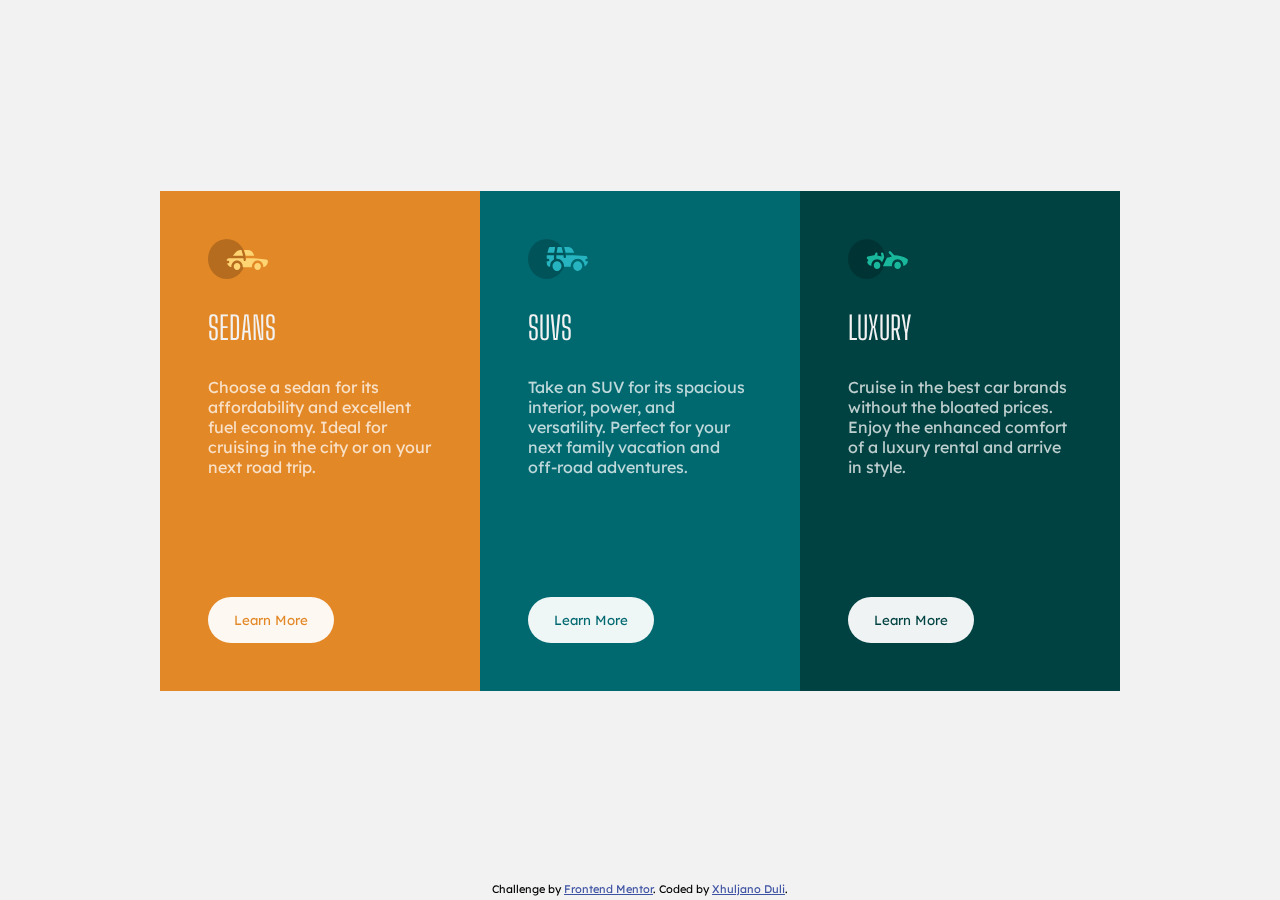
==== 3-column-preview-card-component/index.html @ 05f19da5 "#3 challenge solution" ====
<!DOCTYPE html>
<html lang="en">

<head>
  <meta charset="UTF-8">
  <meta name="viewport" content="width=device-width, initial-scale=1.0">
  <!-- displays site properly based on user's device -->

  <link rel="icon" type="image/png" sizes="32x32" href="./images/favicon-32x32.png">
  <link rel="stylesheet" href="styles/style.css">
  <title>Frontend Mentor | 3-column preview card component</title>

  <!-- Feel free to remove these styles or customise in your own stylesheet 👍 -->
  <style>
    .attribution {
      font-size: 11px;
      text-align: center;
      color: black;
    }

    .attribution a {
      color: hsl(228, 45%, 44%);
    }
  </style>
</head>

<body>

  <main class="main">
    <div class="card">
      <div class="card-col sedans">
        <img src="images/icon-sedans.svg" width="60" height="40" alt="">
        <div class="col-heading">Sedans</div>
        <div class="col-paragraph">Choose a sedan for its affordability and excellent fuel economy. Ideal for cruising
          in the city
          or on your next road trip.</div>
        <button class="col-btn">Learn More</button>
      </div>
      <div class="card-col suvs">
        <img src="images/icon-suvs.svg" width="60" height="40" alt="">
        <div class="col-heading">SUVs</div>
        <div class="col-paragraph">Take an SUV for its spacious interior, power, and versatility. Perfect for your next
          family vacation
          and off-road adventures.</div>
        <button class="col-btn">Learn More</button>
      </div>
      <div class="card-col luxury">
        <img src="images/icon-luxury.svg" width="60" height="40" alt="">
        <div class="col-heading">Luxury</div>
        <div class="col-paragraph">Cruise in the best car brands without the bloated prices. Enjoy the enhanced comfort
          of a luxury
          rental and arrive in style.</div>
        <button class="col-btn">Learn More</button>
      </div>
    </div>
  </main>
  <footer>
    <div class="attribution">
      Challenge by <a href="https://www.frontendmentor.io?ref=challenge" target="_blank">Frontend Mentor</a>.
      Coded by <a href="#">Xhuljano Duli</a>.
    </div>
  </footer>
</body>

</html>
---- 3-column-preview-card-component/styles/style.css ----
@import url('https://fonts.googleapis.com/css2?family=Big+Shoulders+Display:wght@700&family=Lexend+Deca&display=swap');

:root {
    --Paleblue: hsl(225, 100%, 94%);


}

* {
    margin: 0;
    padding: 0;
    box-sizing: border-box;
}

body {
    font-size: 16px;
    font-family: 'Lexend Deca', sans-serif;
    color: white;
    background-color: hsl(0, 0%, 95%);
}


.main {
    display: grid;
    place-items: center;
    min-height: 98vh;
}

.card {
    display: grid;
    max-width: 960px;
    min-height: 500px;
    grid-template-columns: 1fr 1fr 1fr;
}

.card-col {
    /* width: 33%; */
    padding: 3rem;
    display: flex;
    flex-direction: column;
    gap: 30px;
    align-items: flex-start;
}


.sedans {
    background-color: hsl(31, 77%, 52%);
}

.suvs {
    background-color: hsl(184, 100%, 22%);
}

.luxury {
    background-color: hsl(179, 100%, 13%);
}

.col-heading {
    text-transform: uppercase;
    color: hsl(0, 0%, 95%);
    font-family: 'Big Shoulders Display', cursive;
    font-size: 2rem;
}

.col-paragraph {
    color: hsla(0, 0%, 100%, 0.75);
}

.col-btn {
    font-family: inherit;
    padding: 14px 25px;
    display: inline-block;
    border: none;
    /* color: hsl(31, 77%, 52%); */
    border-radius: 100vw;
    margin-top: auto;
    mix-blend-mode: screen;
    cursor: pointer;
    border: 1px solid transparent;
    transition: all 220ms ease-in-out;
}

.col-btn:hover {
    background-color: transparent;
    border: 1px solid white;
    color: white;
}

@media only screen and (max-width: 700px) {
    .card {
        grid-template-columns: 1fr;
    }
    .card-col {
        min-height: 50vh;
    }
    .col-btn {
        margin-top: 30px;
    }
}
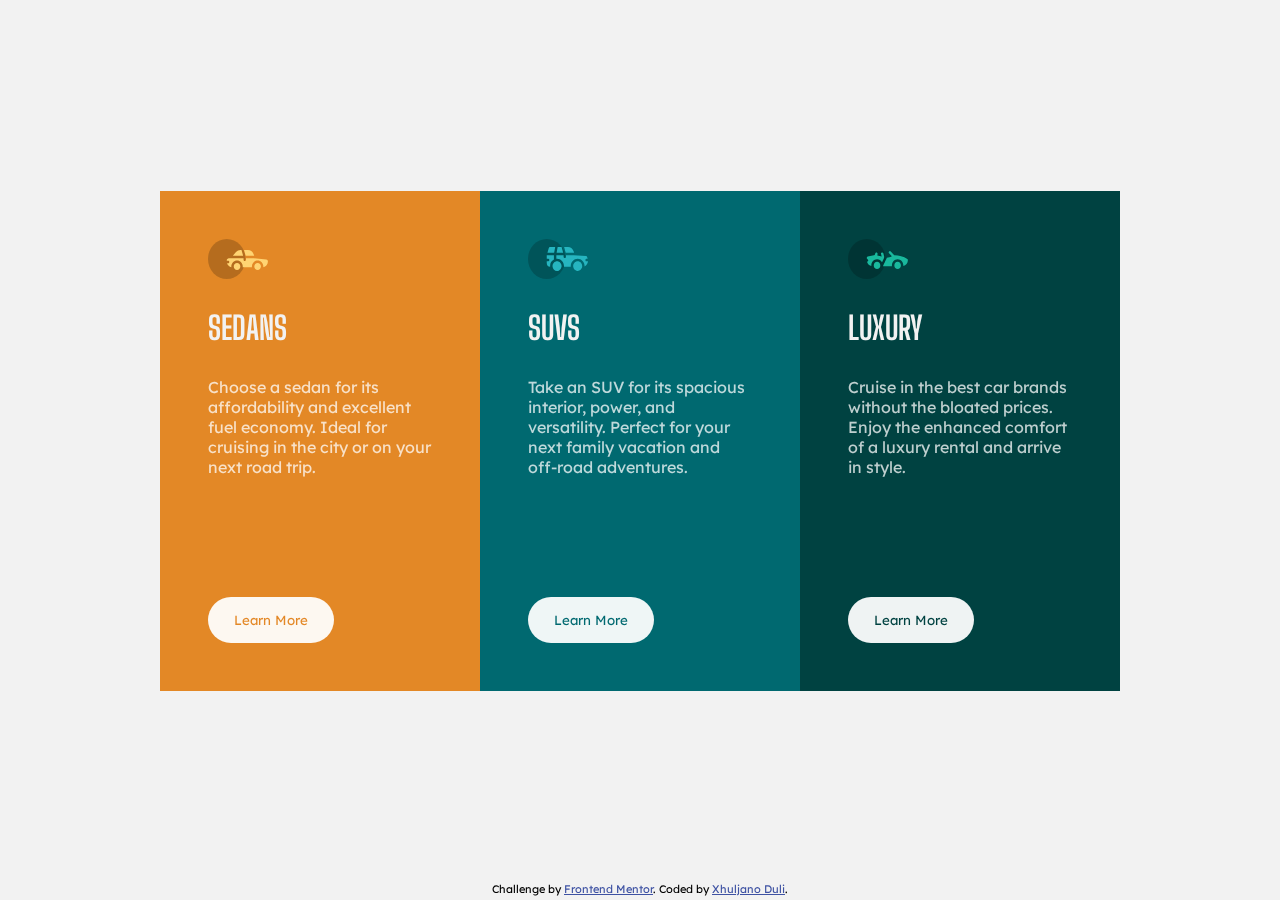
==== commit 4854fc7e: "added h1" ====
--- a/3-column-preview-card-component/index.html
+++ b/3-column-preview-card-component/index.html
@@ -30,7 +30,7 @@
     <div class="card">
       <div class="card-col sedans">
         <img src="images/icon-sedans.svg" width="60" height="40" alt="">
-        <div class="col-heading">Sedans</div>
+        <h1 class="col-heading">Sedans</h1>
         <div class="col-paragraph">Choose a sedan for its affordability and excellent fuel economy. Ideal for cruising
           in the city
           or on your next road trip.</div>
@@ -38,7 +38,7 @@
       </div>
       <div class="card-col suvs">
         <img src="images/icon-suvs.svg" width="60" height="40" alt="">
-        <div class="col-heading">SUVs</div>
+        <h1 class="col-heading">SUVs</h1>
         <div class="col-paragraph">Take an SUV for its spacious interior, power, and versatility. Perfect for your next
           family vacation
           and off-road adventures.</div>
@@ -46,7 +46,7 @@
       </div>
       <div class="card-col luxury">
         <img src="images/icon-luxury.svg" width="60" height="40" alt="">
-        <div class="col-heading">Luxury</div>
+        <h1 class="col-heading">Luxury</h1>
         <div class="col-paragraph">Cruise in the best car brands without the bloated prices. Enjoy the enhanced comfort
           of a luxury
           rental and arrive in style.</div>
